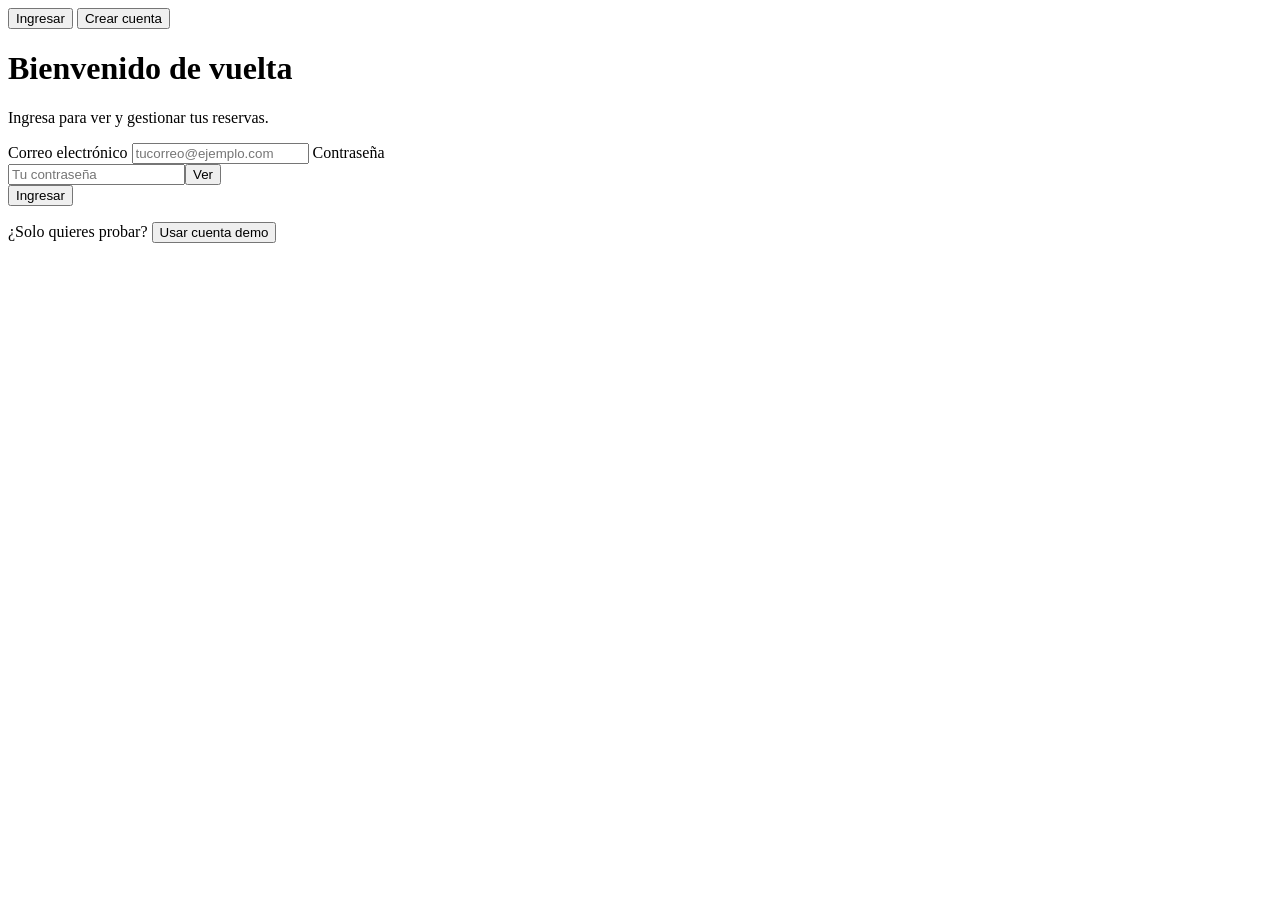
==== ingresar.html @ f2ff02ea "Initial commit" ====
<!DOCTYPE html>
<html lang="es">
<head>
  <meta charset="UTF-8">
  <meta name="viewport" content="width=device-width, initial-scale=1">
  <title>Ingresar · VetCare Go</title>
  <link rel="icon" href="data:image/svg+xml,<svg xmlns=%22http://www.w3.org/2000/svg%22 viewBox=%220 0 100 100%22><text y=%22.9em%22 font-size=%2290%22>🐾</text></svg>">
  <link rel="preconnect" href="https://fonts.googleapis.com">
  <link rel="preconnect" href="https://fonts.gstatic.com" crossorigin>
  <link href="https://fonts.googleapis.com/css2?family=Figtree:wght@400;500;600;700&family=Fraunces:opsz,wght@9..144,500;9..144,600;9..144,700&display=swap" rel="stylesheet">
  <link rel="stylesheet" href="css/styles.css">
</head>
<body data-nav="">
  <header id="app-header"></header>

  <main>
    <div class="container">
      <div class="auth-wrap">
        <div class="card auth-card">
          <div class="auth-tabs" role="tablist">
            <button role="tab" id="tab-login" aria-selected="true" aria-controls="form-login">Ingresar</button>
            <button role="tab" id="tab-registro" aria-selected="false" aria-controls="form-registro">Crear cuenta</button>
          </div>

          <!-- Ingresar -->
          <form id="form-login" novalidate>
            <div><h1>Bienvenido de vuelta</h1><p class="sub">Ingresa para ver y gestionar tus reservas.</p></div>
            <label class="field" data-f="l-email"><span class="label">Correo electrónico</span>
              <input id="l-email" type="email" autocomplete="email" placeholder="tucorreo@ejemplo.com"><span class="err"></span></label>
            <label class="field" data-f="l-pass"><span class="label">Contraseña</span>
              <div class="pw-wrap"><input id="l-pass" type="password" autocomplete="current-password" placeholder="Tu contraseña"><button type="button" data-toggle="l-pass">Ver</button></div>
              <span class="err"></span></label>
            <button class="btn btn-primary btn-block btn-lg" type="submit">Ingresar</button>
            <p class="demo-link">¿Solo quieres probar? <button type="button" id="demo-btn">Usar cuenta demo</button></p>
          </form>

          <!-- Crear cuenta -->
          <form id="form-registro" novalidate hidden>
            <div><h1>Crea tu cuenta</h1><p class="sub">Obtén 50% de descuento en tu primera reserva.</p></div>
            <label class="field" data-f="r-name"><span class="label">Nombre completo</span>
              <input id="r-name" type="text" autocomplete="name" placeholder="Tu nombre"><span class="err"></span></label>
            <label class="field" data-f="r-email"><span class="label">Correo electrónico</span>
              <input id="r-email" type="email" autocomplete="email" placeholder="tucorreo@ejemplo.com"><span class="err"></span></label>
            <label class="field" data-f="r-pass"><span class="label">Contraseña (mínimo 6 caracteres)</span>
              <div class="pw-wrap"><input id="r-pass" type="password" autocomplete="new-password" placeholder="Crea una contraseña"><button type="button" data-toggle="r-pass">Ver</button></div>
              <span class="err"></span></label>
            <button class="btn btn-accent btn-block btn-lg" type="submit">Crear cuenta</button>
          </form>
        </div>
      </div>
    </div>
  </main>

  <footer id="app-footer"></footer>
  <script src="js/data.js"></script>
  <script src="js/app.js"></script>
  <script src="js/ingresar.js"></script>
</body>
</html>
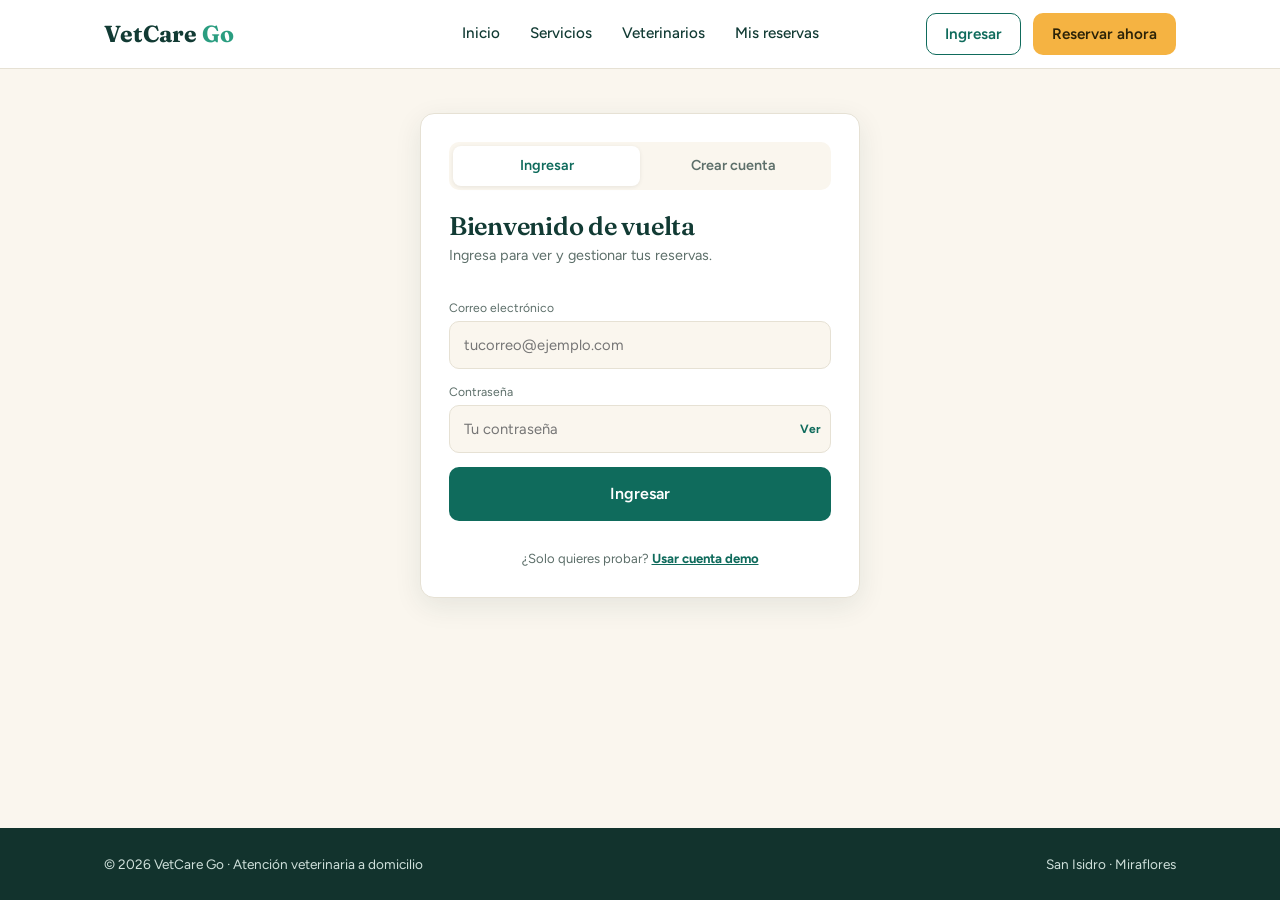
==== commit 8c145a85: "ingresar.html Updated stylesheet link and added script references." ====
--- a/ingresar.html
+++ b/ingresar.html
@@ -8,8 +8,11 @@
   <link rel="preconnect" href="https://fonts.googleapis.com">
   <link rel="preconnect" href="https://fonts.gstatic.com" crossorigin>
   <link href="https://fonts.googleapis.com/css2?family=Figtree:wght@400;500;600;700&family=Fraunces:opsz,wght@9..144,500;9..144,600;9..144,700&display=swap" rel="stylesheet">
-  <link rel="stylesheet" href="css/styles.css">
-</head>
+  <link rel="stylesheet" href="styles.css">
+  <script src="data.js"></script>
+  <script src="app.js"></script>
+  <script src="inicio.js"></script>
+  </head>
 <body data-nav="">
   <header id="app-header"></header>
 
--- a/styles.css
+++ b/styles.css
@@ -0,0 +1,327 @@
+/* ==========================================================
+   VetCare Go · estilos globales
+   ========================================================== */
+:root{
+  --green:#0f6b5c; --green-dark:#0b5347; --ink:#123b34; --footer:#12332d;
+  --cream:#faf6ee; --white:#fff; --yellow:#f5b342; --yellow-dark:#e8a02a;
+  --mint:#d9ede7; --mint-soft:#eaf4f0; --border:#e6e1d4; --muted:#5d6f6a;
+  --danger:#c0392b; --danger-soft:#fbeae7;
+  --radius:14px; --shadow:0 8px 28px rgba(18,59,52,.09);
+  --serif:'Fraunces',Georgia,serif; --sans:'Figtree',system-ui,-apple-system,sans-serif;
+}
+*{box-sizing:border-box;margin:0;padding:0}
+html{scroll-behavior:smooth}
+body{font-family:var(--sans);color:var(--ink);background:var(--cream);line-height:1.5;-webkit-font-smoothing:antialiased;min-height:100vh;display:flex;flex-direction:column}
+main{flex:1}
+img{max-width:100%;display:block}
+a{color:inherit;text-decoration:none}
+button,input,select,textarea{font:inherit;color:inherit}
+button{cursor:pointer;background:none;border:0}
+h1,h2,h3{font-family:var(--serif);font-weight:600;line-height:1.15;letter-spacing:-.01em;color:var(--ink)}
+:focus-visible{outline:3px solid rgba(15,107,92,.35);outline-offset:2px;border-radius:8px}
+.container{width:100%;max-width:1120px;margin:0 auto;padding:0 24px}
+.muted{color:var(--muted)}
+.sr-only{position:absolute;width:1px;height:1px;overflow:hidden;clip:rect(0,0,0,0)}
+
+/* ---------- Botones ---------- */
+.btn{display:inline-flex;align-items:center;justify-content:center;gap:8px;padding:10px 18px;border-radius:10px;font-weight:600;font-size:.95rem;border:1.5px solid transparent;transition:background .18s,transform .12s,box-shadow .18s,color .18s;white-space:nowrap}
+.btn:active{transform:translateY(1px)}
+.btn-primary{background:var(--green);color:#fff}
+.btn-primary:hover{background:var(--green-dark)}
+.btn-outline{border-color:var(--green);color:var(--green);background:#fff}
+.btn-outline:hover{background:var(--mint-soft)}
+.btn-accent{background:var(--yellow);color:#2b2208}
+.btn-accent:hover{background:var(--yellow-dark)}
+.btn-danger{background:var(--danger);color:#fff}
+.btn-ghost{color:var(--green);padding:10px 12px}
+.btn-block{width:100%}
+.btn-lg{padding:14px 22px;font-size:1rem}
+.btn[disabled]{opacity:.7;cursor:not-allowed}
+.spinner{width:16px;height:16px;border:2.5px solid rgba(43,34,8,.25);border-top-color:#2b2208;border-radius:50%;animation:spin .7s linear infinite}
+@keyframes spin{to{transform:rotate(360deg)}}
+
+/* ---------- Header ---------- */
+.site-header{background:#fff;border-bottom:1px solid var(--border);position:sticky;top:0;z-index:50}
+.nav{display:grid;grid-template-columns:1fr auto 1fr;align-items:center;height:68px}
+.logo{font-family:var(--serif);font-weight:700;font-size:1.45rem;color:var(--ink)}
+.logo span{color:#2a9d80}
+.nav-panel{display:contents}
+.nav-links{display:flex;gap:30px;font-size:.95rem;font-weight:500}
+.nav-links a{padding:6px 0;border-bottom:2px solid transparent;transition:color .15s}
+.nav-links a:hover{color:var(--green)}
+.nav-links a.active{color:var(--green);font-weight:700}
+.nav-actions{display:flex;gap:12px;justify-content:flex-end;align-items:center}
+.nav-actions .btn{padding:9px 18px}
+.burger{display:none;width:42px;height:42px;border-radius:10px;border:1.5px solid var(--border);align-items:center;justify-content:center;justify-self:end}
+.burger span,.burger span::before,.burger span::after{display:block;width:18px;height:2px;background:var(--ink);border-radius:2px;position:relative;content:"";transition:.2s}
+.burger span::before{position:absolute;top:-6px}
+.burger span::after{position:absolute;top:6px}
+.nav-open .burger span{background:transparent}
+.nav-open .burger span::before{top:0;transform:rotate(45deg)}
+.nav-open .burger span::after{top:0;transform:rotate(-45deg)}
+.user-wrap{position:relative}
+.user-menu{position:absolute;right:0;top:calc(100% + 8px);min-width:200px;background:#fff;border:1px solid var(--border);border-radius:12px;box-shadow:var(--shadow);padding:6px;display:none}
+.user-menu.open{display:block}
+.user-menu a,.user-menu button{display:block;width:100%;text-align:left;padding:10px 12px;border-radius:8px;font-size:.93rem}
+.user-menu a:hover,.user-menu button:hover{background:var(--mint-soft)}
+.user-menu .who{padding:8px 12px;font-size:.82rem;color:var(--muted);border-bottom:1px solid var(--border);margin-bottom:4px}
+
+/* ---------- Footer ---------- */
+.site-footer{background:var(--footer);color:#cfe0db;padding:26px 0;font-size:.85rem}
+.site-footer .container{display:flex;justify-content:space-between;gap:12px;flex-wrap:wrap}
+
+/* ---------- Secciones ---------- */
+.section{padding:64px 0}
+.section-white{background:#fff}
+.section h2{font-size:1.9rem;margin-bottom:28px}
+.page-head{padding:32px 0 8px}
+.back-link{display:inline-flex;align-items:center;gap:6px;color:var(--green);font-weight:600;font-size:.9rem;margin-bottom:14px}
+.back-link:hover{text-decoration:underline}
+.page-title{font-size:2.1rem}
+.page-sub{color:var(--muted);margin-top:6px}
+
+/* ---------- Hero ---------- */
+.hero{background:var(--cream);padding:48px 0 56px}
+.hero-grid{display:grid;grid-template-columns:1.05fr 1fr;gap:48px;align-items:center}
+.badge{display:inline-block;background:var(--mint);color:var(--green-dark);font-size:.78rem;font-weight:600;padding:5px 12px;border-radius:999px}
+.hero h1{font-size:3rem;margin:18px 0 14px}
+.hero p.lead{color:var(--muted);font-size:1.02rem;max-width:460px}
+.search-card{background:#fff;border-radius:16px;box-shadow:var(--shadow);padding:14px;margin-top:26px;display:grid;grid-template-columns:1.2fr 1fr .8fr auto;gap:10px;align-items:end}
+.search-card label{display:block;font-size:.72rem;color:var(--muted);margin-bottom:4px;padding-left:2px}
+.search-card select{width:100%;padding:11px 10px;border-radius:10px;border:1px solid var(--border);background:var(--cream);font-size:.9rem;appearance:none;background-image:url("data:image/svg+xml,%3Csvg xmlns='http://www.w3.org/2000/svg' width='10' height='6'%3E%3Cpath d='M1 1l4 4 4-4' stroke='%235d6f6a' fill='none' stroke-width='1.5'/%3E%3C/svg%3E");background-repeat:no-repeat;background-position:right 10px center;padding-right:28px}
+.trust{display:flex;gap:18px;flex-wrap:wrap;margin-top:14px;font-size:.8rem;color:var(--muted)}
+.trust span::before{content:"✓ ";color:var(--green)}
+.hero-media{position:relative;aspect-ratio:4/3.3;border-radius:6px;overflow:hidden;background:linear-gradient(140deg,#cfe8df,#f3dca8)}
+.hero-media img{position:absolute;inset:0;width:100%;height:100%;object-fit:contain;z-index:1}
+.hero-media .ph{position:absolute;inset:0;display:grid;place-items:center;font-size:5rem}
+
+/* ---------- Cómo funciona ---------- */
+.steps{display:grid;grid-template-columns:repeat(3,1fr);gap:32px}
+.step .num{font-family:var(--serif);font-size:2.2rem;color:var(--green);font-weight:600}
+.step h3{font-family:var(--sans);font-size:1.05rem;font-weight:700;margin:6px 0 4px}
+.step p{color:var(--muted);font-size:.9rem}
+
+/* ---------- Cards ---------- */
+.card{background:#fff;border:1px solid var(--border);border-radius:var(--radius);padding:18px}
+.grid-3{display:grid;grid-template-columns:repeat(3,1fr);gap:18px}
+.service-card{display:block;transition:transform .18s,box-shadow .18s,border-color .18s}
+.service-card:hover{transform:translateY(-3px);box-shadow:var(--shadow);border-color:#cfe3dc}
+.service-card h3{font-family:var(--sans);font-size:1.05rem;font-weight:700;margin-bottom:4px}
+.service-card p{color:var(--muted);font-size:.85rem}
+.service-card .from{display:block;margin-top:10px;font-weight:700;color:var(--green);font-size:.85rem}
+.service-full{display:flex;flex-direction:column;gap:10px}
+.service-full .ico{width:48px;height:48px;border-radius:12px;background:var(--mint);display:grid;place-items:center;font-size:1.5rem}
+.service-full ul{list-style:none;color:var(--muted);font-size:.88rem;display:grid;gap:4px;margin:4px 0 6px}
+.service-full ul li::before{content:"✓ ";color:var(--green);font-weight:700}
+.service-full .foot{margin-top:auto;display:flex;align-items:center;justify-content:space-between;padding-top:10px;border-top:1px solid var(--border)}
+.service-full .price{font-weight:700;color:var(--green)}
+
+/* ---------- Promo ---------- */
+.promo{background:var(--green);color:#fff;border-radius:18px;padding:34px 40px;display:flex;align-items:center;justify-content:space-between;gap:20px;flex-wrap:wrap}
+.promo h2{color:#fff;font-size:2rem;margin:0 0 4px}
+.promo p{color:#cde6df;font-size:.92rem}
+
+/* ---------- Reseñas ---------- */
+.review{font-size:.88rem}
+.review p{margin-bottom:14px}
+.review .who{font-size:.78rem;font-weight:600}
+.review .stars{color:#e0a020;letter-spacing:1px}
+.pay-row{display:flex;align-items:center;flex-wrap:wrap;gap:8px;margin-top:22px;font-size:.8rem;font-weight:700}
+.pill{display:inline-block;padding:4px 14px;border:1px solid var(--border);border-radius:999px;background:#fff;font-weight:500;font-size:.78rem}
+
+/* ---------- Chips / filtros ---------- */
+.chip{padding:7px 16px;border-radius:999px;border:1.5px solid var(--border);background:#fff;font-size:.85rem;font-weight:500;transition:.15s}
+.chip:hover{border-color:var(--green)}
+.chip[aria-pressed="true"]{background:var(--green);border-color:var(--green);color:#fff;font-weight:600}
+.chip-row{display:flex;flex-wrap:wrap;gap:8px}
+
+/* ---------- Veterinarios ---------- */
+.vets-layout{display:grid;grid-template-columns:230px 1fr;gap:22px;margin:42px 0 70px;align-items:start}
+.filters{background:#fff;border:1px solid var(--border);border-radius:var(--radius);padding:18px;position:sticky;top:90px}
+.filters h4{font-size:.85rem;font-weight:700;margin:14px 0 8px}
+.filters h4:first-child{margin-top:0}
+.vet-list{display:grid;gap:14px}
+.vet-card{background:#fff;border:1px solid var(--border);border-radius:var(--radius);padding:18px 22px;display:grid;grid-template-columns:auto 1fr auto auto;gap:20px;align-items:center;transition:box-shadow .18s}
+.vet-card:hover{box-shadow:var(--shadow)}
+.avatar{position:relative;width:80px;height:80px;border-radius:50%;border:2px solid #2a9d80;overflow:hidden;background:linear-gradient(140deg,var(--mint),#bfe0d5);display:grid;place-items:center;flex:none}
+.avatar span{font-family:var(--serif);font-weight:700;color:var(--green-dark);font-size:1.5rem}
+.avatar img{position:absolute;inset:0;width:100%;height:100%;object-fit:cover;z-index:1}
+.avatar.lg{width:112px;height:112px}
+.avatar.lg span{font-size:2.1rem}
+.avatar.sm{width:52px;height:52px}
+.avatar.sm span{font-size:1.05rem}
+.vet-info h3{font-size:1.15rem;margin-bottom:3px}
+.vet-meta,.vet-sub{font-size:.82rem;color:var(--muted)}
+.vet-meta b{color:var(--ink);font-weight:600}
+.match{display:inline-block;margin-left:8px;background:var(--mint);color:var(--green-dark);font-size:.68rem;font-weight:700;padding:2px 8px;border-radius:999px;vertical-align:middle;font-family:var(--sans)}
+.vet-price{text-align:right}
+.vet-price small{display:block;font-size:.72rem;color:var(--muted)}
+.vet-price strong{font-family:var(--serif);font-size:1.5rem}
+.vet-actions{display:grid;gap:8px;min-width:112px}
+.vet-actions .btn{padding:9px 14px}
+.empty{text-align:center;padding:50px 20px;background:#fff;border:1px dashed var(--border);border-radius:var(--radius)}
+.empty .big{font-size:2.6rem;margin-bottom:6px}
+.empty h3{margin-bottom:6px}
+.empty p{color:var(--muted);margin-bottom:16px}
+
+/* ---------- Perfil ---------- */
+.profile-layout{display:grid;grid-template-columns:1fr 340px;gap:28px;margin:34px 0 70px;align-items:start}
+.profile-head{display:flex;gap:22px;align-items:center;padding:22px}
+.profile-head h1{font-size:2rem;margin-bottom:2px}
+.verified{display:inline-block;margin-top:8px;background:var(--mint);color:var(--green-dark);font-size:.78rem;font-weight:600;padding:4px 12px;border-radius:999px}
+.stat-table{margin-top:16px;padding:6px 20px}
+.stat-row{display:flex;justify-content:space-between;gap:12px;padding:13px 0;border-bottom:1px solid var(--border);font-size:.9rem}
+.stat-row:last-child{border-bottom:0}
+.stat-row span{color:var(--muted)}
+.stat-row b{text-align:right}
+.about{margin-top:16px;color:var(--muted);font-size:.93rem}
+.profile-layout h2{font-size:1.35rem;margin:26px 0 12px}
+.quote{margin-bottom:12px;padding:16px 18px}
+.quote p{font-size:.93rem}
+.quote small{color:var(--muted);font-size:.8rem}
+.quote .stars{color:#e0a020;margin-left:6px}
+.book-card{position:sticky;top:90px;padding:22px;box-shadow:var(--shadow)}
+.book-card h3{font-size:1.2rem;margin-bottom:16px}
+.book-card h4{font-size:.85rem;font-weight:700;margin:14px 0 8px}
+.book-row{display:flex;justify-content:space-between;margin:18px 0;font-size:.9rem;color:var(--muted)}
+.book-row b{color:var(--ink)}
+.book-note{text-align:center;font-size:.74rem;color:var(--muted);margin-top:12px}
+
+/* ---------- Pago ---------- */
+.stepper{display:flex;gap:22px;flex-wrap:wrap;padding-top:26px;font-size:.88rem;font-weight:500;color:var(--green)}
+.stepper .s{display:flex;align-items:center;gap:8px}
+.stepper .s i{font-style:normal;width:22px;height:22px;border-radius:50%;background:var(--green);color:#fff;font-size:.72rem;font-weight:700;display:grid;place-items:center}
+.stepper .s.now{font-weight:700}
+.pay-layout{display:grid;grid-template-columns:1fr 330px;gap:26px;margin:14px 0 70px;align-items:start}
+.pay-layout h1{font-size:2.1rem;margin-bottom:16px}
+.pay-card{padding:22px;margin-bottom:16px}
+.pay-card h2{font-size:1.25rem;margin-bottom:14px}
+.form-grid{display:grid;grid-template-columns:1fr 1fr;gap:14px}
+.form-grid .full{grid-column:1/-1}
+.field{display:block}
+.field .label{display:block;font-size:.76rem;color:var(--muted);margin-bottom:4px}
+.field input,.field select{width:100%;padding:12px 14px;border-radius:10px;border:1.5px solid var(--border);background:var(--cream);font-size:.92rem;transition:border-color .15s,background .15s}
+.field input:focus,.field select:focus{outline:none;border-color:var(--green);background:#fff}
+.field .err{display:none;color:var(--danger);font-size:.76rem;margin-top:4px}
+.field.error input,.field.error select{border-color:var(--danger);background:var(--danger-soft)}
+.field.error .err{display:block}
+.method{display:flex;align-items:center;gap:12px;width:100%;text-align:left;padding:14px 16px;border:1.5px solid var(--border);border-radius:10px;margin-bottom:10px;background:#fff;font-weight:600;font-size:.93rem;transition:.15s}
+.method:hover{border-color:#b9d4cb}
+.method .dot{width:20px;height:20px;border-radius:50%;border:2px solid #9fb3ad;flex:none;display:grid;place-items:center}
+.method[aria-checked="true"]{background:var(--mint-soft);border-color:var(--green)}
+.method[aria-checked="true"] .dot{border-color:var(--green);background:var(--green);box-shadow:inset 0 0 0 4px var(--mint-soft)}
+.method-extra{display:none;margin:-2px 0 14px;padding:14px;background:var(--cream);border-radius:10px}
+.method-extra.show{display:block}
+.method-extra .hint{font-size:.78rem;color:var(--muted);margin-top:8px}
+.summary{padding:22px;position:sticky;top:90px;box-shadow:var(--shadow)}
+.summary h2{font-size:1.3rem;margin-bottom:10px}
+.sum-row{display:flex;justify-content:space-between;gap:10px;padding:11px 0;border-bottom:1px solid var(--border);font-size:.86rem;color:var(--muted)}
+.sum-row b{color:var(--ink);text-align:right}
+.sum-row.disc b{color:var(--green)}
+.sum-total{display:flex;justify-content:space-between;align-items:baseline;padding:14px 0;font-weight:700}
+.sum-total strong{font-family:var(--serif);font-size:1.3rem}
+.summary .note{text-align:center;font-size:.72rem;color:var(--muted);margin-top:10px}
+.summary .promo-hint{font-size:.78rem;background:var(--mint-soft);color:var(--green-dark);padding:8px 10px;border-radius:8px;margin-top:10px}
+.summary .promo-hint a{font-weight:700;text-decoration:underline}
+.change-link{font-size:.78rem;color:var(--green);font-weight:600}
+
+/* ---------- Mis reservas ---------- */
+.res-list{display:grid;gap:14px;margin:22px 0 70px}
+.res-card{display:grid;grid-template-columns:auto 1fr auto;gap:18px;align-items:center;padding:18px 22px}
+.res-card h3{font-size:1.1rem}
+.res-meta{font-size:.84rem;color:var(--muted);display:grid;gap:2px;margin-top:4px}
+.res-side{text-align:right;display:grid;gap:8px;justify-items:end}
+.res-side strong{font-family:var(--serif);font-size:1.3rem}
+.status{display:inline-block;font-size:.74rem;font-weight:700;padding:3px 10px;border-radius:999px}
+.status.cancelado{background:var(--danger-soft);color:var(--danger)}
+.status.confirmada{background:var(--mint);color:var(--green-dark)}
+.status.pendiente{background:#fdf0d4;color:#8a5b00}
+.res-actions{display:flex;gap:8px;flex-wrap:wrap;justify-content:flex-end}
+.res-actions .btn{padding:7px 12px;font-size:.82rem}
+
+/* ---------- Auth ---------- */
+.auth-wrap{max-width:440px;margin:44px auto 80px}
+.auth-card{padding:28px;box-shadow:var(--shadow)}
+.auth-tabs{display:grid;grid-template-columns:1fr 1fr;background:var(--cream);border-radius:10px;padding:4px;margin-bottom:22px}
+.auth-tabs button{padding:9px;border-radius:8px;font-weight:600;font-size:.9rem;color:var(--muted)}
+.auth-tabs button[aria-selected="true"]{background:#fff;color:var(--green);box-shadow:0 1px 4px rgba(0,0,0,.08)}
+.auth-card form{display:grid;gap:14px}
+.auth-card h1{font-size:1.6rem;margin-bottom:4px}
+.auth-card .sub{color:var(--muted);font-size:.9rem;margin-bottom:18px}
+.demo-link{text-align:center;font-size:.82rem;color:var(--muted);margin-top:14px}
+.demo-link button{color:var(--green);font-weight:700;text-decoration:underline}
+.pw-wrap{position:relative}
+.pw-wrap button{position:absolute;right:10px;top:50%;transform:translateY(-50%);font-size:.75rem;font-weight:700;color:var(--green)}
+
+/* ---------- FAQ ---------- */
+.faq{display:grid;gap:10px;max-width:760px}
+.faq details{background:#fff;border:1px solid var(--border);border-radius:12px;padding:14px 18px}
+.faq summary{font-weight:600;cursor:pointer;list-style:none;display:flex;justify-content:space-between;gap:10px}
+.faq summary::after{content:"+";color:var(--green);font-weight:700;font-size:1.2rem;line-height:1}
+.faq details[open] summary::after{content:"–"}
+.faq details p{color:var(--muted);font-size:.9rem;margin-top:10px}
+
+/* ---------- Modal ---------- */
+.modal-overlay{position:fixed;inset:0;background:rgba(10,30,26,.55);backdrop-filter:blur(3px);display:grid;place-items:center;padding:20px;z-index:200;animation:fade .2s ease}
+.modal{background:#fff;border-radius:20px;padding:34px 30px 26px;max-width:400px;width:100%;text-align:center;box-shadow:0 24px 60px rgba(0,0,0,.25);animation:pop .28s cubic-bezier(.2,1.2,.4,1)}
+.modal h2{font-size:1.6rem;margin:14px 0 8px}
+.modal p{color:var(--muted);font-size:.93rem}
+.modal-icon{width:68px;height:68px;border-radius:50%;margin:0 auto;display:grid;place-items:center;font-size:2rem;font-weight:700}
+.modal-icon.error{background:var(--danger-soft);color:var(--danger)}
+.modal-icon.success{background:var(--mint);color:var(--green)}
+.modal-icon.info{background:#fdf0d4;color:#8a5b00}
+.modal-actions{display:grid;gap:10px;margin-top:22px}
+@keyframes fade{from{opacity:0}to{opacity:1}}
+@keyframes pop{from{opacity:0;transform:scale(.88) translateY(10px)}to{opacity:1;transform:none}}
+.modal-overlay.closing{animation:fade .18s reverse forwards}
+
+/* ---------- Toast ---------- */
+.toast-wrap{position:fixed;left:50%;bottom:26px;transform:translateX(-50%);display:grid;gap:8px;z-index:300;width:max-content;max-width:92vw}
+.toast{background:var(--footer);color:#fff;padding:12px 18px;border-radius:12px;font-size:.9rem;box-shadow:0 10px 30px rgba(0,0,0,.25);animation:pop .25s ease}
+.toast.error{background:var(--danger)}
+.toast.success{background:var(--green)}
+
+/* ---------- Animaciones ---------- */
+.js .reveal{opacity:0;transform:translateY(16px);transition:opacity .55s ease,transform .55s ease}
+.js .reveal.in{opacity:1;transform:none}
+.shake{animation:shake .35s}
+@keyframes shake{25%{transform:translateX(-5px)}75%{transform:translateX(5px)}}
+
+/* ---------- Responsive ---------- */
+@media(max-width:900px){
+  .hero-grid{grid-template-columns:1fr;gap:28px}
+  .hero h1{font-size:2.4rem}
+  .hero-media{order:-1;aspect-ratio:16/10}
+  .search-card{grid-template-columns:1fr 1fr}
+  .search-card .btn{grid-column:1/-1}
+  .vets-layout,.profile-layout,.pay-layout{grid-template-columns:1fr}
+  .filters,.book-card,.summary{position:static}
+  .filters .chip-row{margin-bottom:4px}
+  .grid-3,.steps{grid-template-columns:1fr}
+  .nav{grid-template-columns:1fr auto}
+  .burger{display:flex}
+  .nav-panel{display:none;position:absolute;left:0;right:0;top:68px;background:#fff;border-bottom:1px solid var(--border);padding:12px 24px 20px;flex-direction:column;gap:14px;box-shadow:0 14px 24px rgba(0,0,0,.06)}
+  .nav-open .nav-panel{display:flex}
+  .nav-links{flex-direction:column;gap:4px}
+  .nav-links a{padding:10px 0}
+  .nav-actions{justify-content:flex-start;flex-wrap:wrap}
+  .user-menu{left:0;right:auto}
+}
+@media(max-width:640px){
+  .container{padding:0 18px}
+  .section{padding:44px 0}
+  .search-card{grid-template-columns:1fr}
+  .vet-card{grid-template-columns:auto 1fr;gap:14px}
+  .vet-price{text-align:left;grid-column:1/2}
+  .vet-actions{grid-column:1/-1;grid-template-columns:1fr 1fr}
+  .promo{padding:26px 22px}
+  .profile-head{flex-direction:column;text-align:center}
+  .form-grid{grid-template-columns:1fr}
+  .res-card{grid-template-columns:auto 1fr}
+  .res-side{grid-column:1/-1;justify-items:start;text-align:left}
+  .res-actions{justify-content:flex-start}
+  .page-title,.pay-layout h1{font-size:1.7rem}
+}
+@media(prefers-reduced-motion:reduce){*{animation:none!important;transition:none!important}}
+
+[hidden]{display:none!important}
